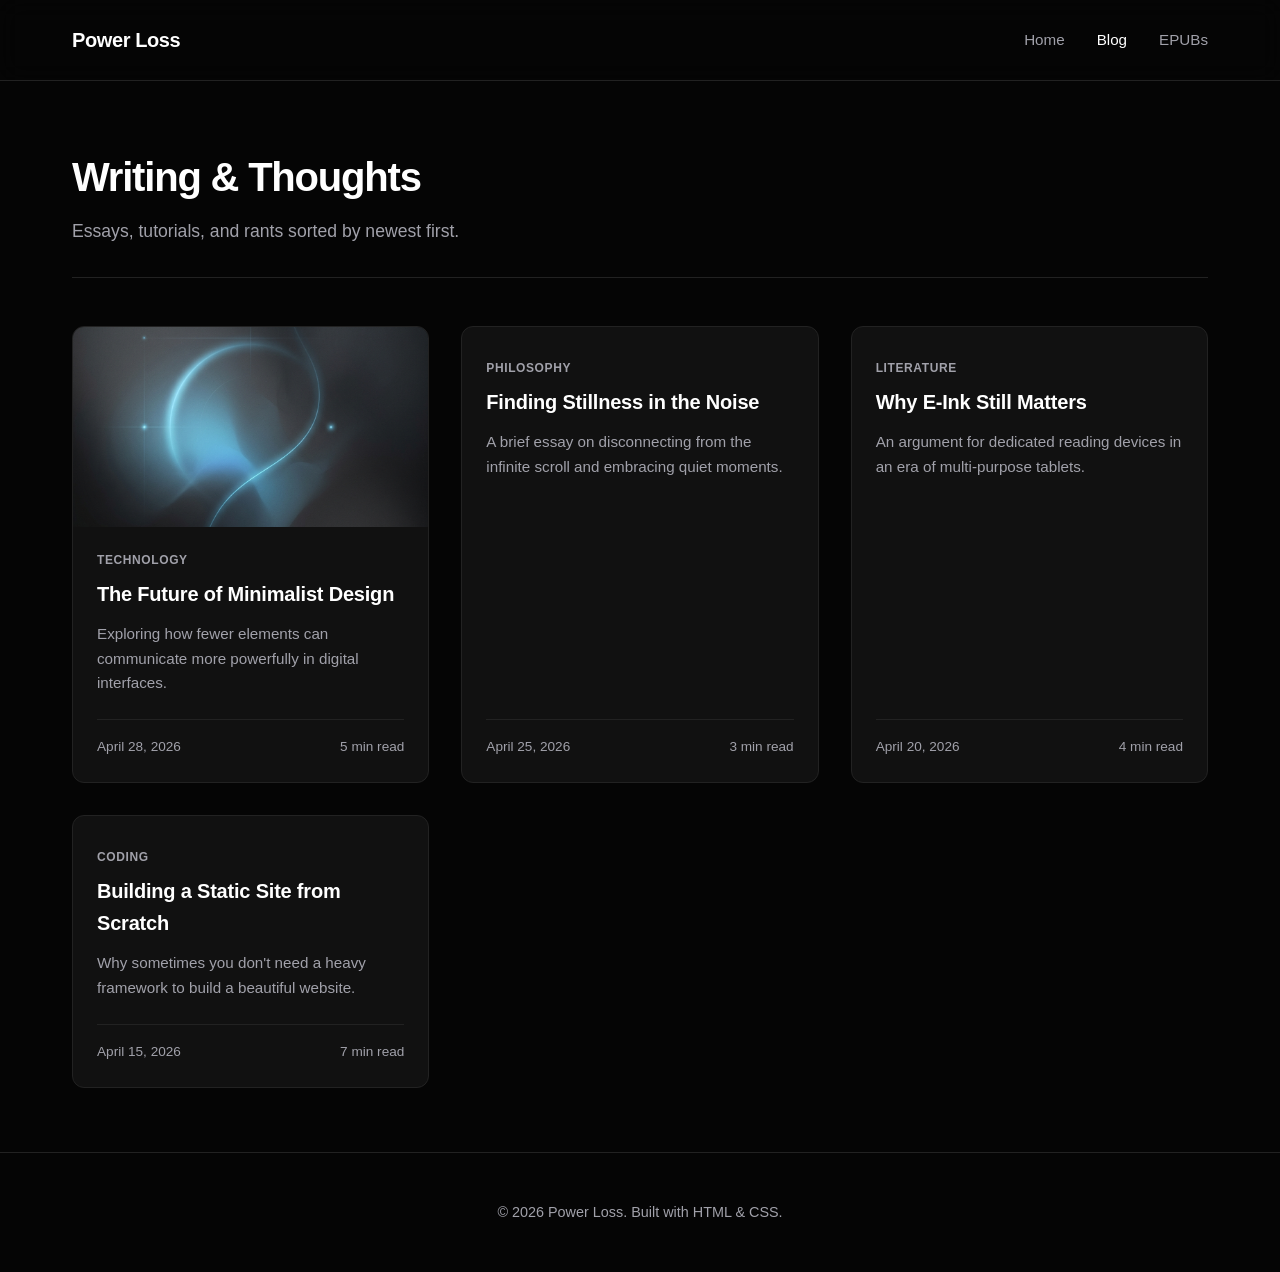
==== blog.html @ ed61b174 "Initial commit: Added simple blog site" ====
<!DOCTYPE html>
<html lang="en">
<head>
    <meta charset="UTF-8">
    <meta name="viewport" content="width=device-width, initial-scale=1.0">
    <title>Blog | Power Loss</title>
    <meta name="description" content="All articles and essays.">
    <!-- Security Headers -->
    <meta http-equiv="Content-Security-Policy" content="default-src 'self'; img-src 'self' data:; style-src 'self' 'unsafe-inline' https://fonts.googleapis.com; font-src 'self' https://fonts.gstatic.com;">
    <meta http-equiv="X-Content-Type-Options" content="nosniff">
    <meta name="referrer" content="no-referrer-when-downgrade">
    <link rel="stylesheet" href="assets/css/style.css">
</head>
<body>
    <header>
        <nav>
            <a href="index.html" class="logo">Power Loss</a>
            <div class="nav-links">
                <a href="index.html">Home</a>
                <a href="blog.html" class="active">Blog</a>
                <a href="epubs.html">EPUBs</a>
            </div>
        </nav>
    </header>

    <main>
        <div class="page-header">
            <h1>Writing & Thoughts</h1>
            <p>Essays, tutorials, and rants sorted by newest first.</p>
        </div>

        <div class="grid">
            <!-- Post Card 1 -->
            <article class="card">
                <a href="#" class="card-img-wrapper">
                    <img src="assets/img/blog-thumb.png" alt="Abstract gradient thumbnail">
                </a>
                <div class="card-content">
                    <span class="card-tag">Technology</span>
                    <a href="#"><h3>The Future of Minimalist Design</h3></a>
                    <p>Exploring how fewer elements can communicate more powerfully in digital interfaces.</p>
                    <div class="card-footer">
                        <span>April 28, 2026</span>
                        <span>5 min read</span>
                    </div>
                </div>
            </article>

            <!-- Post Card 2 -->
            <article class="card">
                <div class="card-content" style="padding-top: 2rem;">
                    <span class="card-tag">Philosophy</span>
                    <a href="#"><h3>Finding Stillness in the Noise</h3></a>
                    <p>A brief essay on disconnecting from the infinite scroll and embracing quiet moments.</p>
                    <div class="card-footer" style="margin-top:auto;">
                        <span>April 25, 2026</span>
                        <span>3 min read</span>
                    </div>
                </div>
            </article>
            
            <!-- Post Card 3 -->
            <article class="card">
                <div class="card-content" style="padding-top: 2rem;">
                    <span class="card-tag">Literature</span>
                    <a href="#"><h3>Why E-Ink Still Matters</h3></a>
                    <p>An argument for dedicated reading devices in an era of multi-purpose tablets.</p>
                    <div class="card-footer" style="margin-top:auto;">
                        <span>April 20, 2026</span>
                        <span>4 min read</span>
                    </div>
                </div>
            </article>

            <!-- Post Card 4 -->
            <article class="card">
                <div class="card-content" style="padding-top: 2rem;">
                    <span class="card-tag">Coding</span>
                    <a href="#"><h3>Building a Static Site from Scratch</h3></a>
                    <p>Why sometimes you don't need a heavy framework to build a beautiful website.</p>
                    <div class="card-footer" style="margin-top:auto;">
                        <span>April 15, 2026</span>
                        <span>7 min read</span>
                    </div>
                </div>
            </article>
        </div>
    </main>

    <footer>
        <p>&copy; 2026 Power Loss. Built with HTML & CSS.</p>
    </footer>

    <script src="assets/js/main.js"></script>
</body>
</html>
---- assets/css/style.css ----
@import url('https://fonts.googleapis.com/css2?family=Inter:wght@300;400;500;600;700&display=swap');

:root {
  --bg-color: #050505;
  --surface-color: #111111;
  --surface-hover: #1a1a1a;
  --border-color: #222222;
  --text-primary: #ffffff;
  --text-secondary: #a1a1aa;
  --accent-color: #3b82f6;
  --accent-hover: #60a5fa;
  --transition: all 0.3s ease;
}

* {
  box-sizing: border-box;
  margin: 0;
  padding: 0;
}

body {
  font-family: 'Inter', sans-serif;
  background-color: var(--bg-color);
  color: var(--text-primary);
  line-height: 1.6;
  -webkit-font-smoothing: antialiased;
  min-height: 100vh;
  display: flex;
  flex-direction: column;
}

a {
  color: var(--text-primary);
  text-decoration: none;
  transition: var(--transition);
}

a:hover {
  color: var(--text-secondary);
}

/* Header & Navigation */
header {
  border-bottom: 1px solid var(--border-color);
  background-color: rgba(5, 5, 5, 0.8);
  backdrop-filter: blur(12px);
  position: sticky;
  top: 0;
  z-index: 100;
}

nav {
  max-width: 1200px;
  margin: 0 auto;
  padding: 1.5rem 2rem;
  display: flex;
  justify-content: space-between;
  align-items: center;
}

.logo {
  font-weight: 700;
  font-size: 1.25rem;
  letter-spacing: -0.02em;
}

.nav-links {
  display: flex;
  gap: 2rem;
}

.nav-links a {
  font-size: 0.95rem;
  font-weight: 500;
  color: var(--text-secondary);
}

.nav-links a:hover,
.nav-links a.active {
  color: var(--text-primary);
}

/* Main Content Layout */
main {
  flex: 1;
  max-width: 1200px;
  margin: 0 auto;
  padding: 4rem 2rem;
  width: 100%;
}

/* Hero Section */
.hero {
  text-align: center;
  padding: 6rem 0;
  max-width: 800px;
  margin: 0 auto;
}

.hero h1 {
  font-size: 3.5rem;
  font-weight: 700;
  letter-spacing: -0.04em;
  margin-bottom: 1.5rem;
  line-height: 1.1;
  background: linear-gradient(to right, #fff, #a1a1aa);
  -webkit-background-clip: text;
  -webkit-text-fill-color: transparent;
}

.hero p {
  font-size: 1.25rem;
  color: var(--text-secondary);
  margin-bottom: 2.5rem;
}

.btn {
  display: inline-block;
  padding: 0.75rem 1.5rem;
  border-radius: 8px;
  font-weight: 500;
  font-size: 0.95rem;
  cursor: pointer;
  transition: var(--transition);
}

.btn-primary {
  background-color: var(--text-primary);
  color: var(--bg-color);
  border: 1px solid var(--text-primary);
}

.btn-primary:hover {
  background-color: transparent;
  color: var(--text-primary);
}

.btn-secondary {
  background-color: transparent;
  color: var(--text-primary);
  border: 1px solid var(--border-color);
  margin-left: 1rem;
}

.btn-secondary:hover {
  border-color: var(--text-secondary);
}

/* Grid Layouts for Cards */
.grid {
  display: grid;
  grid-template-columns: repeat(auto-fill, minmax(320px, 1fr));
  gap: 2rem;
  margin-top: 3rem;
}

/* Cards (Blog & Books) */
.card {
  background-color: var(--surface-color);
  border: 1px solid var(--border-color);
  border-radius: 12px;
  overflow: hidden;
  transition: var(--transition);
  display: flex;
  flex-direction: column;
}

.card:hover {
  transform: translateY(-4px);
  border-color: #333;
  box-shadow: 0 10px 40px rgba(0,0,0,0.4);
}

.card-img-wrapper {
  position: relative;
  width: 100%;
  height: 200px;
  overflow: hidden;
}

.card-img-wrapper.book-cover {
  height: 400px;
}

.card img {
  width: 100%;
  height: 100%;
  object-fit: cover;
  transition: transform 0.5s ease;
}

.card:hover img {
  transform: scale(1.05);
}

.card-content {
  padding: 1.5rem;
  flex: 1;
  display: flex;
  flex-direction: column;
}

.card-tag {
  font-size: 0.75rem;
  text-transform: uppercase;
  letter-spacing: 0.05em;
  color: var(--text-secondary);
  margin-bottom: 0.5rem;
  font-weight: 600;
}

.card h3 {
  font-size: 1.25rem;
  font-weight: 600;
  margin-bottom: 0.75rem;
  letter-spacing: -0.01em;
}

.card p {
  color: var(--text-secondary);
  font-size: 0.95rem;
  margin-bottom: 1.5rem;
  flex: 1;
}

.card-footer {
  display: flex;
  justify-content: space-between;
  align-items: center;
  border-top: 1px solid var(--border-color);
  padding-top: 1rem;
  font-size: 0.85rem;
  color: var(--text-secondary);
}

/* Downloads specifically */
.download-btn {
  background-color: #1a1a1a;
  color: #fff;
  border: 1px solid #333;
  padding: 0.5rem 1rem;
  border-radius: 6px;
  font-size: 0.85rem;
  display: inline-flex;
  align-items: center;
  gap: 0.5rem;
}

.download-btn:hover {
  background-color: #fff;
  color: #000;
}

/* Page Headers */
.page-header {
  margin-bottom: 3rem;
  border-bottom: 1px solid var(--border-color);
  padding-bottom: 2rem;
}

.page-header h1 {
  font-size: 2.5rem;
  font-weight: 700;
  letter-spacing: -0.03em;
  margin-bottom: 0.5rem;
}

.page-header p {
  color: var(--text-secondary);
  font-size: 1.1rem;
}

/* Footer */
footer {
  border-top: 1px solid var(--border-color);
  padding: 3rem 2rem;
  text-align: center;
  color: var(--text-secondary);
  font-size: 0.9rem;
  margin-top: auto;
}

/* Responsive */
@media (max-width: 768px) {
  .hero h1 { font-size: 2.5rem; }
  .nav-links { display: none; } /* Simple hiding for mobile for now, or build hamburger */
}
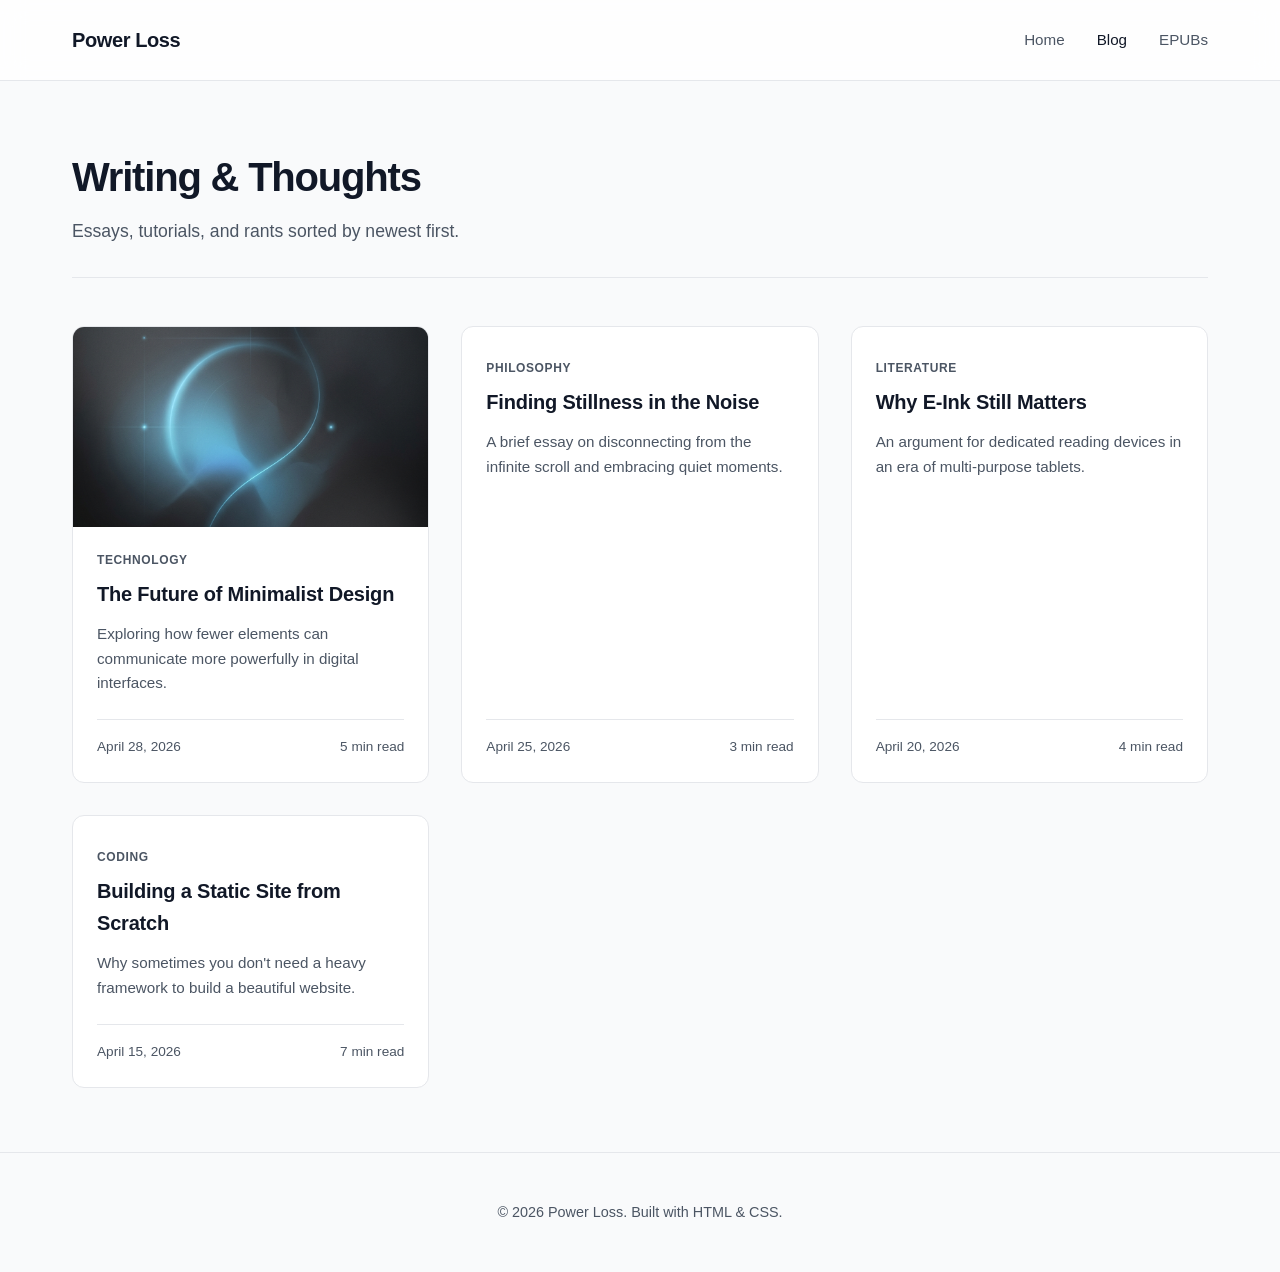
==== commit 358929d0: "Added a new blog post" ====
--- a/blog.html
+++ b/blog.html
@@ -32,12 +32,12 @@
         <div class="grid">
             <!-- Post Card 1 -->
             <article class="card">
-                <a href="#" class="card-img-wrapper">
+                <a href="post.html" class="card-img-wrapper">
                     <img src="assets/img/blog-thumb.png" alt="Abstract gradient thumbnail">
                 </a>
                 <div class="card-content">
                     <span class="card-tag">Technology</span>
-                    <a href="#"><h3>The Future of Minimalist Design</h3></a>
+                    <a href="post.html"><h3>The Future of Minimalist Design</h3></a>
                     <p>Exploring how fewer elements can communicate more powerfully in digital interfaces.</p>
                     <div class="card-footer">
                         <span>April 28, 2026</span>
--- a/assets/css/style.css
+++ b/assets/css/style.css
@@ -1,14 +1,14 @@
 @import url('https://fonts.googleapis.com/css2?family=Inter:wght@300;400;500;600;700&display=swap');
 
 :root {
-  --bg-color: #050505;
-  --surface-color: #111111;
-  --surface-hover: #1a1a1a;
-  --border-color: #222222;
-  --text-primary: #ffffff;
-  --text-secondary: #a1a1aa;
+  --bg-color: #f9fafb;
+  --surface-color: #ffffff;
+  --surface-hover: #f3f4f6;
+  --border-color: #e5e7eb;
+  --text-primary: #111827;
+  --text-secondary: #4b5563;
   --accent-color: #3b82f6;
-  --accent-hover: #60a5fa;
+  --accent-hover: #2563eb;
   --transition: all 0.3s ease;
 }
 
@@ -42,7 +42,7 @@
 /* Header & Navigation */
 header {
   border-bottom: 1px solid var(--border-color);
-  background-color: rgba(5, 5, 5, 0.8);
+  background-color: rgba(255, 255, 255, 0.8);
   backdrop-filter: blur(12px);
   position: sticky;
   top: 0;
@@ -103,7 +103,7 @@
   letter-spacing: -0.04em;
   margin-bottom: 1.5rem;
   line-height: 1.1;
-  background: linear-gradient(to right, #fff, #a1a1aa);
+  background: linear-gradient(to right, #111827, #4b5563);
   -webkit-background-clip: text;
   -webkit-text-fill-color: transparent;
 }
@@ -168,7 +168,7 @@
 .card:hover {
   transform: translateY(-4px);
   border-color: #333;
-  box-shadow: 0 10px 40px rgba(0,0,0,0.4);
+  box-shadow: 0 10px 40px rgba(0,0,0,0.08);
 }
 
 .card-img-wrapper {
@@ -235,9 +235,9 @@
 
 /* Downloads specifically */
 .download-btn {
-  background-color: #1a1a1a;
-  color: #fff;
-  border: 1px solid #333;
+  background-color: #f3f4f6;
+  color: #111827;
+  border: 1px solid #d1d5db;
   padding: 0.5rem 1rem;
   border-radius: 6px;
   font-size: 0.85rem;
@@ -247,8 +247,8 @@
 }
 
 .download-btn:hover {
-  background-color: #fff;
-  color: #000;
+  background-color: #111827;
+  color: #ffffff;
 }
 
 /* Page Headers */
@@ -285,3 +285,20 @@
   .hero h1 { font-size: 2.5rem; }
   .nav-links { display: none; } /* Simple hiding for mobile for now, or build hamburger */
 }
+
+/* Post Content Styling */
+.post-content {
+  max-width: 800px;
+  margin: 0 auto;
+  font-size: 1.1rem;
+  line-height: 1.8;
+}
+.post-content h2 {
+  font-size: 2rem;
+  margin: 3rem 0 1rem;
+  color: var(--text-primary);
+}
+.post-content p {
+  margin-bottom: 1.5rem;
+  color: var(--text-secondary);
+}
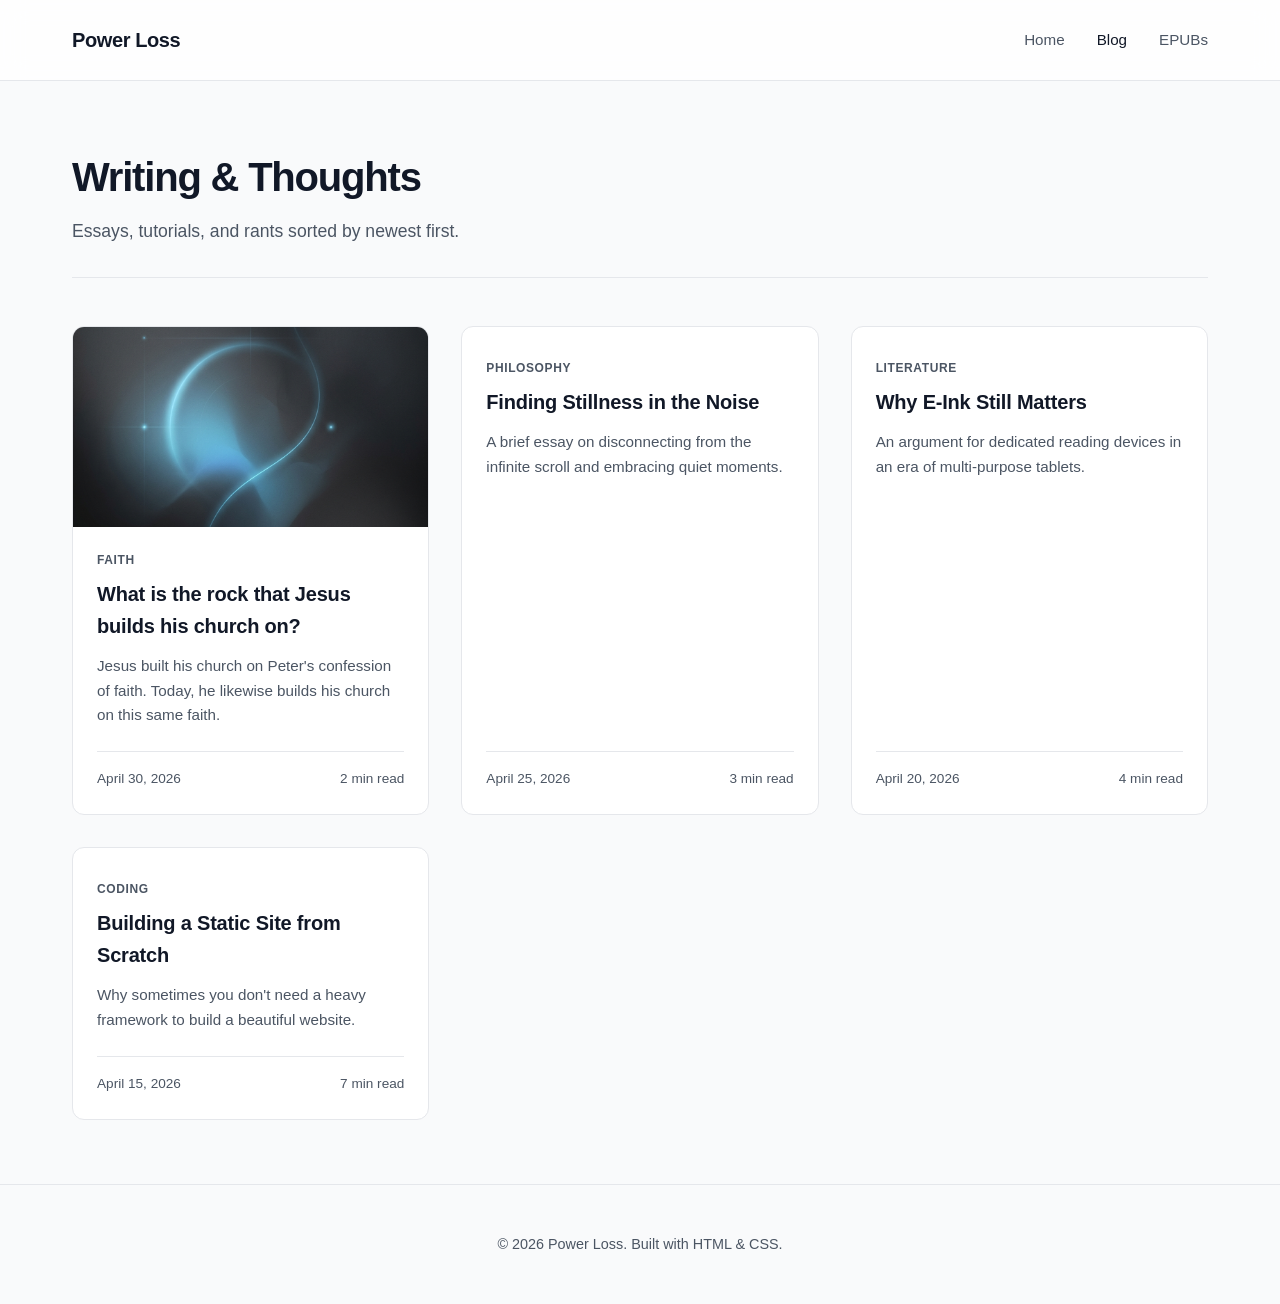
==== commit 56431549: "Added a new blog post: What is the rock that Jesus builds his church on?" ====
--- a/blog.html
+++ b/blog.html
@@ -36,12 +36,12 @@
                     <img src="assets/img/blog-thumb.png" alt="Abstract gradient thumbnail">
                 </a>
                 <div class="card-content">
-                    <span class="card-tag">Technology</span>
-                    <a href="post.html"><h3>The Future of Minimalist Design</h3></a>
-                    <p>Exploring how fewer elements can communicate more powerfully in digital interfaces.</p>
+                    <span class="card-tag">Faith</span>
+                    <a href="post.html"><h3>What is the rock that Jesus builds his church on?</h3></a>
+                    <p>Jesus built his church on Peter's confession of faith. Today, he likewise builds his church on this same faith.</p>
                     <div class="card-footer">
-                        <span>April 28, 2026</span>
-                        <span>5 min read</span>
+                        <span>April 30, 2026</span>
+                        <span>2 min read</span>
                     </div>
                 </div>
             </article>
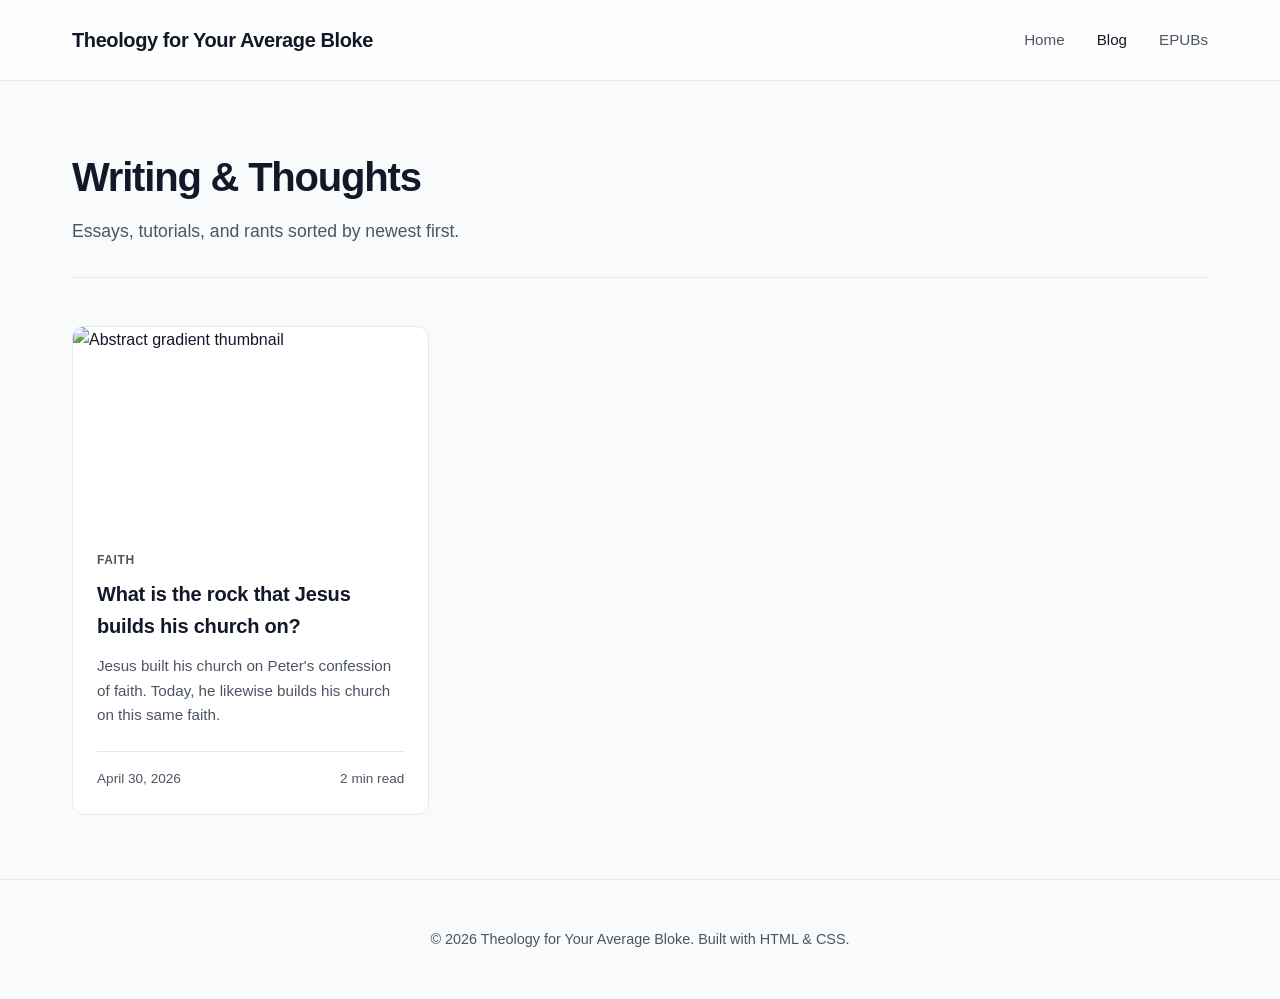
==== commit bea3e885: "Added a new blog post" ====
--- a/blog.html
+++ b/blog.html
@@ -3,7 +3,7 @@
 <head>
     <meta charset="UTF-8">
     <meta name="viewport" content="width=device-width, initial-scale=1.0">
-    <title>Blog | Power Loss</title>
+    <title>Blog | Theology for Your Average Bloke</title>
     <meta name="description" content="All articles and essays.">
     <!-- Security Headers -->
     <meta http-equiv="Content-Security-Policy" content="default-src 'self'; img-src 'self' data:; style-src 'self' 'unsafe-inline' https://fonts.googleapis.com; font-src 'self' https://fonts.gstatic.com;">
@@ -14,7 +14,7 @@
 <body>
     <header>
         <nav>
-            <a href="index.html" class="logo">Power Loss</a>
+            <a href="index.html" class="logo">Theology for Your Average Bloke</a>
             <div class="nav-links">
                 <a href="index.html">Home</a>
                 <a href="blog.html" class="active">Blog</a>
@@ -33,7 +33,7 @@
             <!-- Post Card 1 -->
             <article class="card">
                 <a href="post.html" class="card-img-wrapper">
-                    <img src="assets/img/blog-thumb.png" alt="Abstract gradient thumbnail">
+                    <img src="assets/img/gemini-featured.png" alt="Abstract gradient thumbnail">
                 </a>
                 <div class="card-content">
                     <span class="card-tag">Faith</span>
@@ -46,49 +46,12 @@
                 </div>
             </article>
 
-            <!-- Post Card 2 -->
-            <article class="card">
-                <div class="card-content" style="padding-top: 2rem;">
-                    <span class="card-tag">Philosophy</span>
-                    <a href="#"><h3>Finding Stillness in the Noise</h3></a>
-                    <p>A brief essay on disconnecting from the infinite scroll and embracing quiet moments.</p>
-                    <div class="card-footer" style="margin-top:auto;">
-                        <span>April 25, 2026</span>
-                        <span>3 min read</span>
-                    </div>
-                </div>
-            </article>
-            
-            <!-- Post Card 3 -->
-            <article class="card">
-                <div class="card-content" style="padding-top: 2rem;">
-                    <span class="card-tag">Literature</span>
-                    <a href="#"><h3>Why E-Ink Still Matters</h3></a>
-                    <p>An argument for dedicated reading devices in an era of multi-purpose tablets.</p>
-                    <div class="card-footer" style="margin-top:auto;">
-                        <span>April 20, 2026</span>
-                        <span>4 min read</span>
-                    </div>
-                </div>
-            </article>
 
-            <!-- Post Card 4 -->
-            <article class="card">
-                <div class="card-content" style="padding-top: 2rem;">
-                    <span class="card-tag">Coding</span>
-                    <a href="#"><h3>Building a Static Site from Scratch</h3></a>
-                    <p>Why sometimes you don't need a heavy framework to build a beautiful website.</p>
-                    <div class="card-footer" style="margin-top:auto;">
-                        <span>April 15, 2026</span>
-                        <span>7 min read</span>
-                    </div>
-                </div>
-            </article>
         </div>
     </main>
 
     <footer>
-        <p>&copy; 2026 Power Loss. Built with HTML & CSS.</p>
+        <p>&copy; 2026 Theology for Your Average Bloke. Built with HTML & CSS.</p>
     </footer>
 
     <script src="assets/js/main.js"></script>
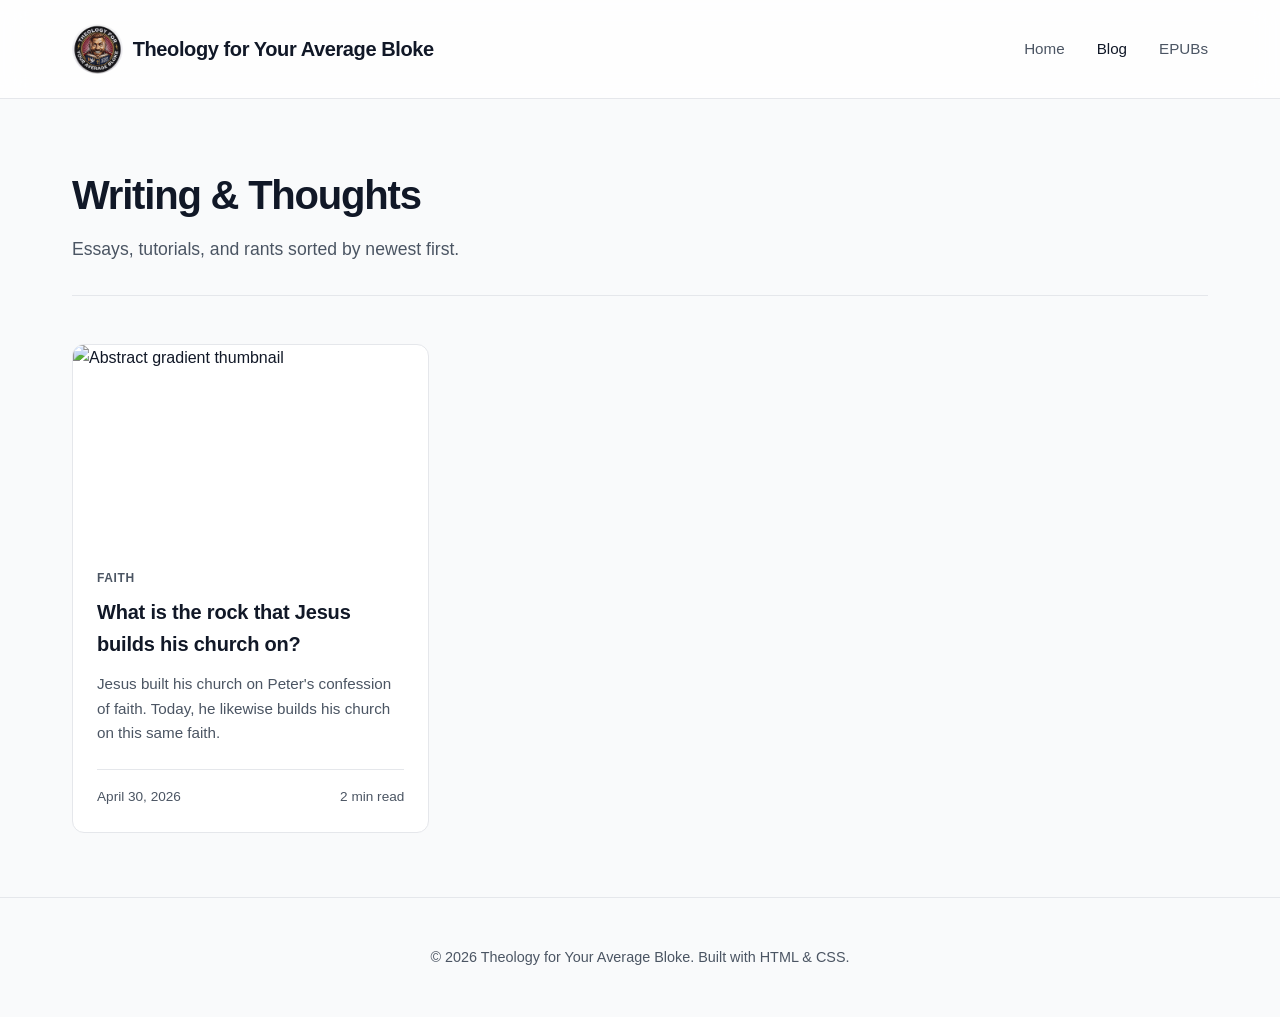
==== commit 9d3d0217: "Site update" ====
--- a/blog.html
+++ b/blog.html
@@ -14,7 +14,10 @@
 <body>
     <header>
         <nav>
-            <a href="index.html" class="logo">Theology for Your Average Bloke</a>
+            <a href="index.html" class="logo" style="display: flex; align-items: center; gap: 10px;">
+                <img src="assets/img/logo.jpg" alt="Logo" style="height: 50px; border-radius: 50%;">
+                <span>Theology for Your Average Bloke</span>
+            </a>
             <div class="nav-links">
                 <a href="index.html">Home</a>
                 <a href="blog.html" class="active">Blog</a>
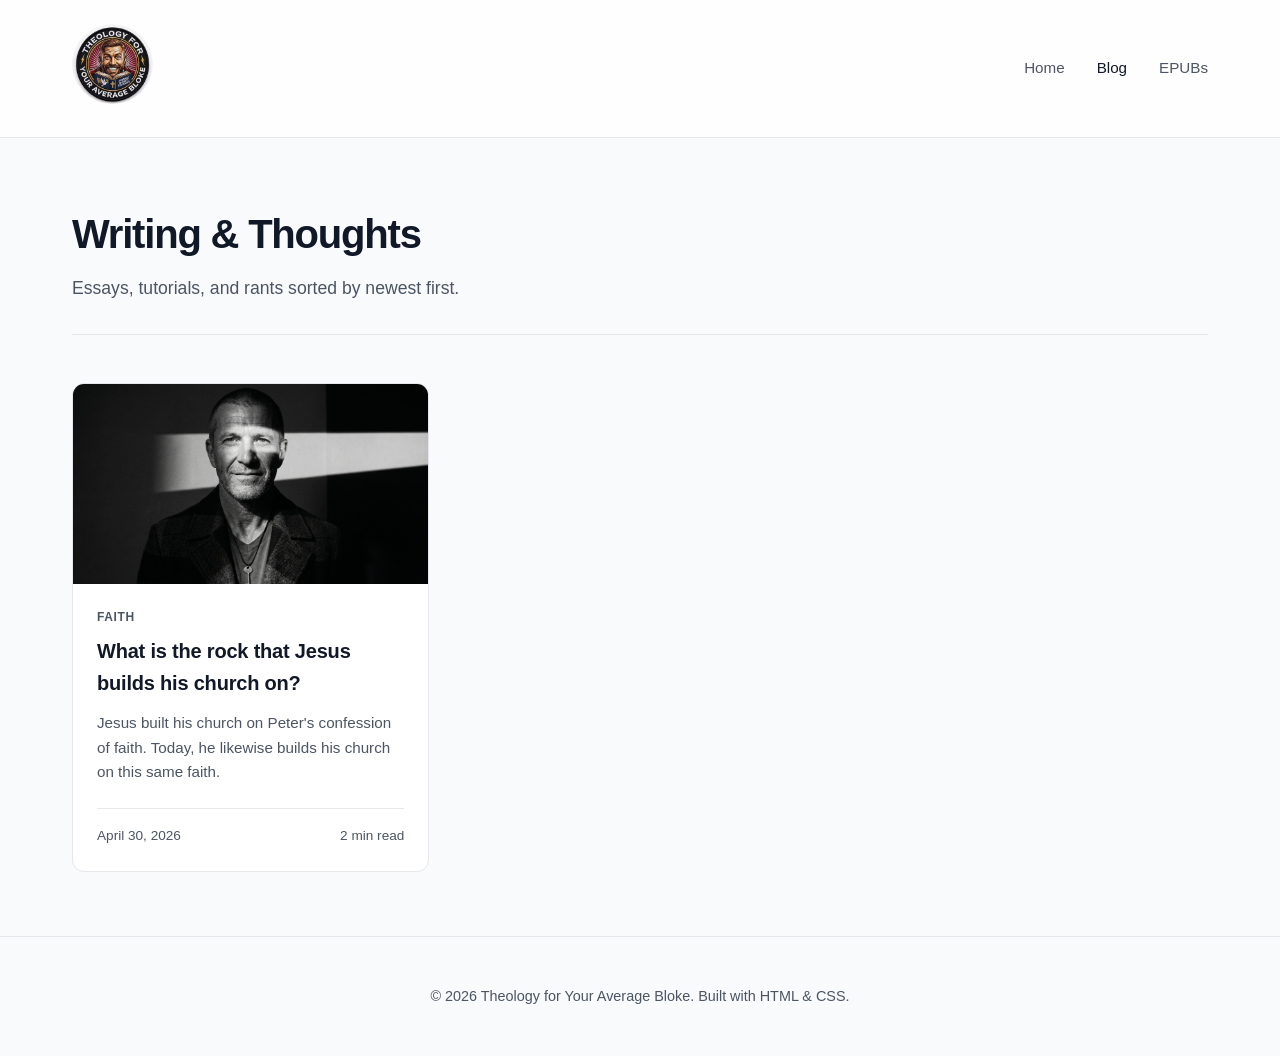
==== commit 419e6f39: "Site update" ====
--- a/blog.html
+++ b/blog.html
@@ -14,9 +14,8 @@
 <body>
     <header>
         <nav>
-            <a href="index.html" class="logo" style="display: flex; align-items: center; gap: 10px;">
-                <img src="assets/img/logo.jpg" alt="Logo" style="height: 50px; border-radius: 50%;">
-                <span>Theology for Your Average Bloke</span>
+            <a href="index.html" class="logo">
+                <img src="assets/img/logo.jpg" alt="Theology for Your Average Bloke" style="height: 80px; border-radius: 50%;">
             </a>
             <div class="nav-links">
                 <a href="index.html">Home</a>
@@ -36,7 +35,7 @@
             <!-- Post Card 1 -->
             <article class="card">
                 <a href="post.html" class="card-img-wrapper">
-                    <img src="assets/img/gemini-featured.png" alt="Abstract gradient thumbnail">
+                    <img src="assets/img/post-featured.jpg" alt="Abstract gradient thumbnail">
                 </a>
                 <div class="card-content">
                     <span class="card-tag">Faith</span>
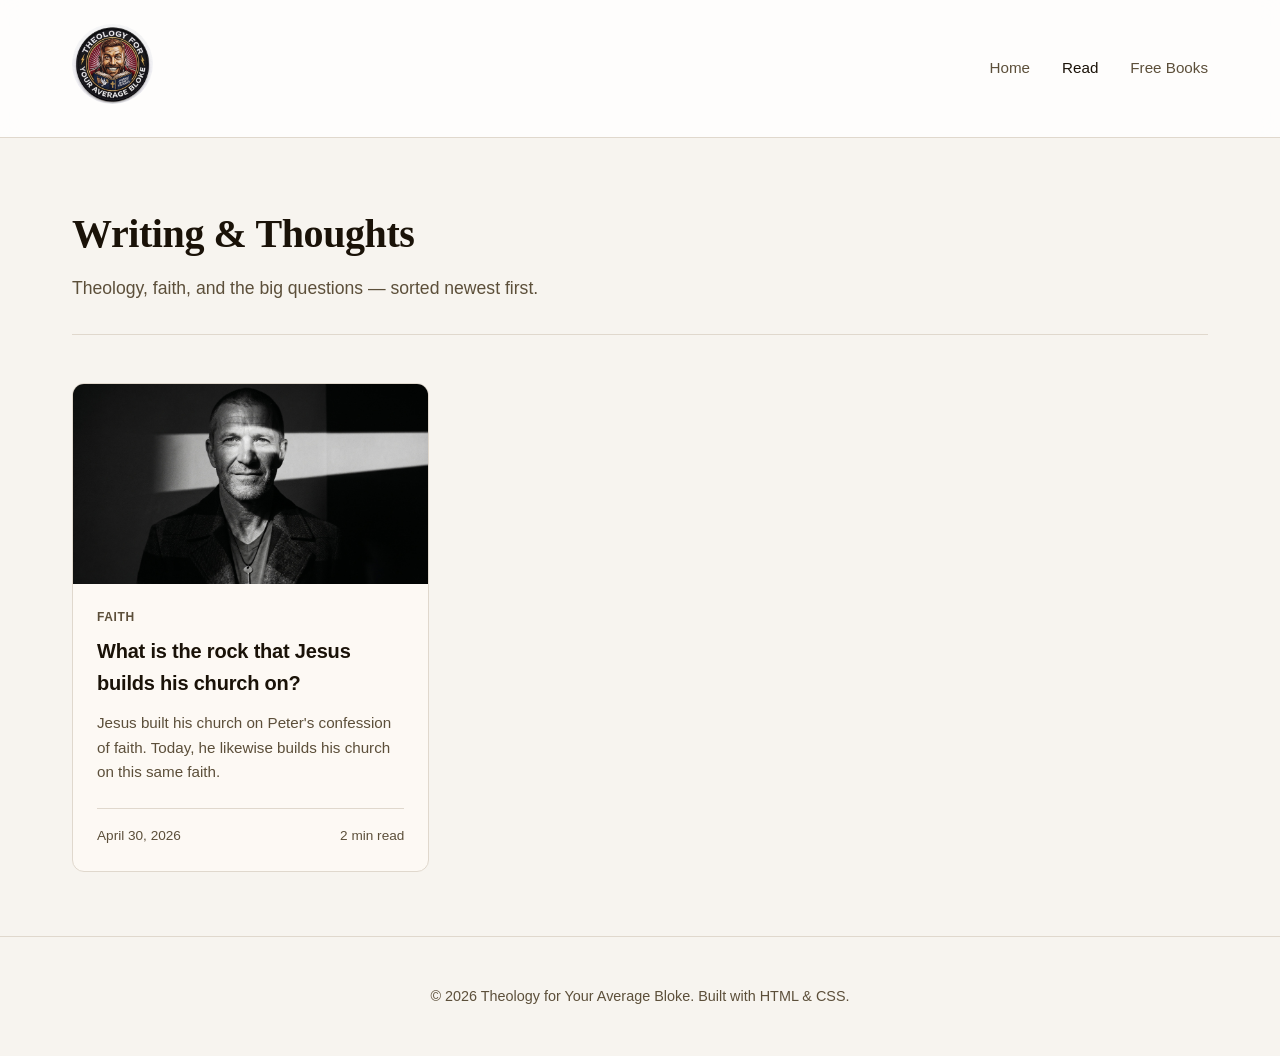
==== commit 88ab2a43: "Site update" ====
--- a/blog.html
+++ b/blog.html
@@ -19,8 +19,8 @@
             </a>
             <div class="nav-links">
                 <a href="index.html">Home</a>
-                <a href="blog.html" class="active">Blog</a>
-                <a href="epubs.html">EPUBs</a>
+                <a href="blog.html" class="active">Read</a>
+                <a href="epubs.html">Free Books</a>
             </div>
         </nav>
     </header>
@@ -28,7 +28,7 @@
     <main>
         <div class="page-header">
             <h1>Writing & Thoughts</h1>
-            <p>Essays, tutorials, and rants sorted by newest first.</p>
+            <p>Theology, faith, and the big questions — sorted newest first.</p>
         </div>
 
         <div class="grid">
--- a/assets/css/style.css
+++ b/assets/css/style.css
@@ -1,14 +1,14 @@
-@import url('https://fonts.googleapis.com/css2?family=Inter:wght@300;400;500;600;700&display=swap');
+@import url('https://fonts.googleapis.com/css2?family=Inter:wght@300;400;500;600;700&family=Playfair+Display:wght@600;700&display=swap');
 
 :root {
-  --bg-color: #f9fafb;
-  --surface-color: #ffffff;
-  --surface-hover: #f3f4f6;
-  --border-color: #e5e7eb;
-  --text-primary: #111827;
-  --text-secondary: #4b5563;
-  --accent-color: #3b82f6;
-  --accent-hover: #2563eb;
+  --bg-color: #f7f4ef;
+  --surface-color: #fdf9f4;
+  --surface-hover: #f0ebe3;
+  --border-color: #e0d8cd;
+  --text-primary: #1a1208;
+  --text-secondary: #5c4f3a;
+  --accent-color: #c2692a;
+  --accent-hover: #a8571f;
   --transition: all 0.3s ease;
 }
 
@@ -80,6 +80,24 @@
   color: var(--text-primary);
 }
 
+/* Home-specific Transparent Header */
+.home-header {
+  position: absolute;
+  width: 100%;
+  background-color: transparent;
+  backdrop-filter: none;
+  border-bottom: none;
+}
+
+.home-header .nav-links a {
+  color: rgba(255, 255, 255, 0.85);
+}
+
+.home-header .nav-links a:hover,
+.home-header .nav-links a.active {
+  color: #ffffff;
+}
+
 /* Main Content Layout */
 main {
   flex: 1;
@@ -89,29 +107,113 @@
   width: 100%;
 }
 
-/* Hero Section */
+/* Hero Section — Full Bleed */
 .hero {
+  position: relative;
+  width: 100%;
+  min-height: 100vh;
+  display: flex;
+  align-items: center;
+  justify-content: center;
   text-align: center;
-  padding: 6rem 0;
-  max-width: 800px;
-  margin: 0 auto;
+  overflow: hidden;
+  padding: 0;
+  margin: 0;
+}
+
+.hero-bg {
+  position: absolute;
+  inset: 0;
+  background-image: url('../img/hero.jpg');
+  background-size: cover;
+  background-position: center 40%;
+  animation: heroReveal 3.5s cubic-bezier(0.25, 0.46, 0.45, 0.94) forwards;
+  opacity: 0;
+  transform: scale(1.06);
+}
+
+@keyframes heroReveal {
+  0%   { opacity: 0; transform: scale(1.06); }
+  100% { opacity: 1; transform: scale(1); }
+}
+
+.hero-overlay {
+  position: absolute;
+  inset: 0;
+  background: linear-gradient(
+    to bottom,
+    rgba(5, 3, 1, 0.30) 0%,
+    rgba(5, 3, 1, 0.52) 50%,
+    rgba(5, 3, 1, 0.82) 100%
+  );
+  z-index: 1;
+}
+
+.hero-content {
+  position: relative;
+  z-index: 2;
+  max-width: 780px;
+  padding: 2rem 2rem 5rem;
 }
 
 .hero h1 {
-  font-size: 3.5rem;
+  font-family: 'Playfair Display', Georgia, serif;
+  font-size: clamp(2.2rem, 5vw, 3.8rem);
   font-weight: 700;
-  letter-spacing: -0.04em;
+  letter-spacing: -0.01em;
   margin-bottom: 1.5rem;
-  line-height: 1.1;
-  background: linear-gradient(to right, #111827, #4b5563);
-  -webkit-background-clip: text;
-  -webkit-text-fill-color: transparent;
+  line-height: 1.15;
+  background: none;
+  -webkit-background-clip: unset;
+  -webkit-text-fill-color: #ffffff;
+  color: #ffffff;
+  text-shadow: 0 2px 24px rgba(0, 0, 0, 0.45);
 }
 
 .hero p {
-  font-size: 1.25rem;
-  color: var(--text-secondary);
+  font-size: clamp(1rem, 2vw, 1.2rem);
+  color: rgba(255, 255, 255, 0.83);
   margin-bottom: 2.5rem;
+  line-height: 1.7;
+  text-shadow: 0 1px 10px rgba(0, 0, 0, 0.55);
+  max-width: 640px;
+  margin-left: auto;
+  margin-right: auto;
+}
+
+.hero-actions {
+  display: flex;
+  gap: 1rem;
+  justify-content: center;
+  flex-wrap: wrap;
+}
+
+/* Button overrides inside hero (dark background) */
+.hero .btn-primary {
+  background-color: var(--accent-color);
+  border-color: var(--accent-color);
+  color: #ffffff;
+  padding: 0.85rem 2rem;
+  font-size: 1rem;
+}
+
+.hero .btn-primary:hover {
+  background-color: var(--accent-hover);
+  border-color: var(--accent-hover);
+}
+
+.hero .btn-secondary {
+  background-color: transparent;
+  border-color: rgba(255, 255, 255, 0.55);
+  color: #ffffff;
+  margin-left: 0;
+  padding: 0.85rem 2rem;
+  font-size: 1rem;
+}
+
+.hero .btn-secondary:hover {
+  border-color: #ffffff;
+  background-color: rgba(255, 255, 255, 0.1);
 }
 
 .btn {
@@ -125,14 +227,15 @@
 }
 
 .btn-primary {
-  background-color: var(--text-primary);
-  color: var(--bg-color);
-  border: 1px solid var(--text-primary);
+  background-color: var(--accent-color);
+  color: #ffffff;
+  border: 1px solid var(--accent-color);
 }
 
 .btn-primary:hover {
-  background-color: transparent;
-  color: var(--text-primary);
+  background-color: var(--accent-hover);
+  border-color: var(--accent-hover);
+  color: #ffffff;
 }
 
 .btn-secondary {
@@ -259,9 +362,10 @@
 }
 
 .page-header h1 {
+  font-family: 'Playfair Display', Georgia, serif;
   font-size: 2.5rem;
   font-weight: 700;
-  letter-spacing: -0.03em;
+  letter-spacing: -0.01em;
   margin-bottom: 0.5rem;
 }
 
@@ -294,6 +398,7 @@
   line-height: 1.8;
 }
 .post-content h2 {
+  font-family: 'Playfair Display', Georgia, serif;
   font-size: 2rem;
   margin: 3rem 0 1rem;
   color: var(--text-primary);
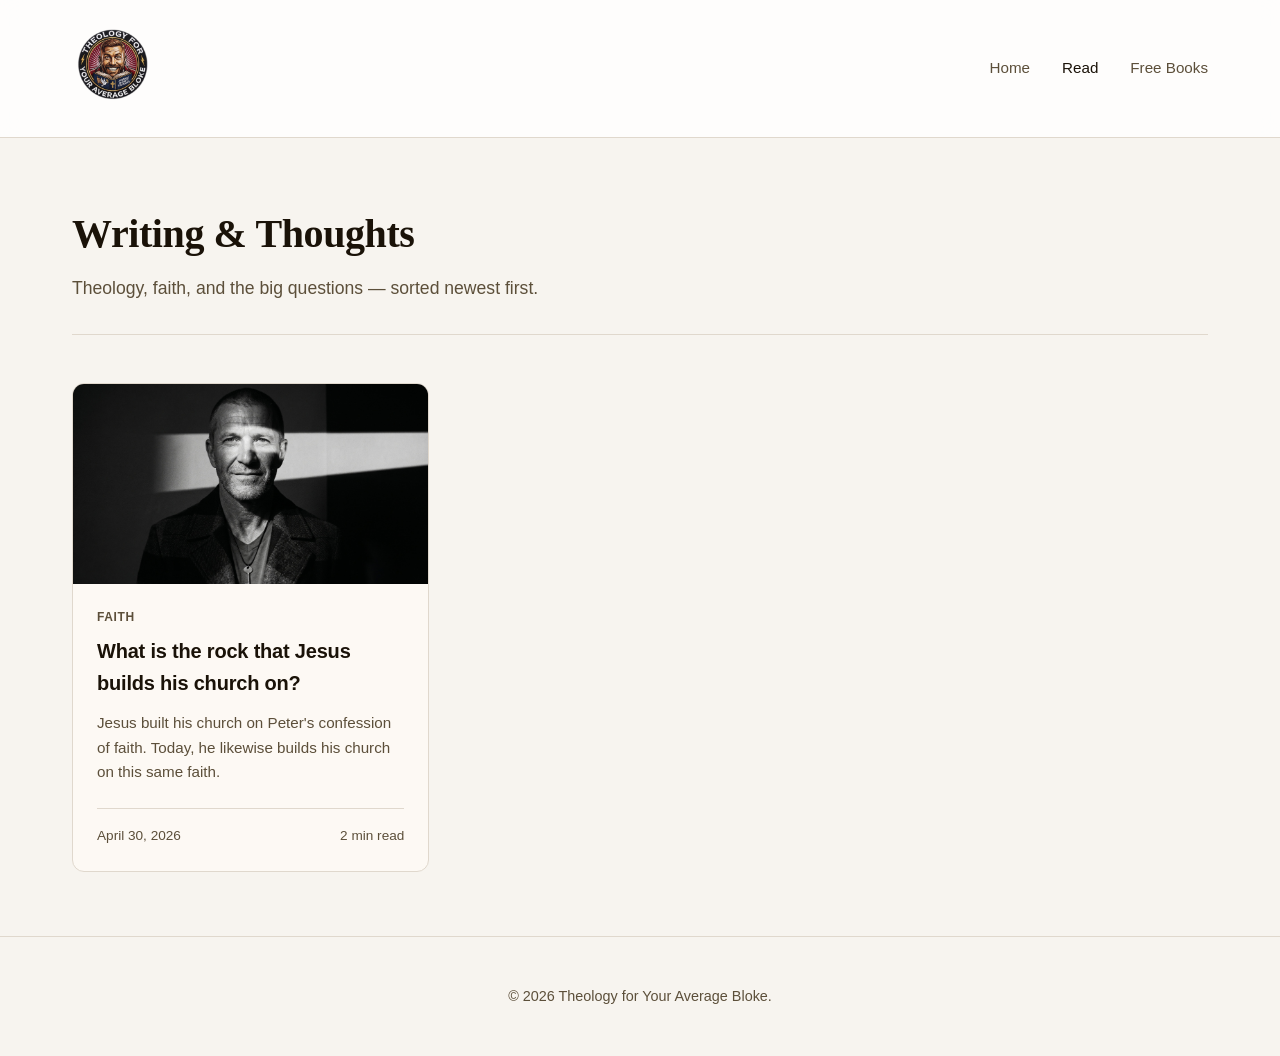
==== commit 8fd633b3: "Site update" ====
--- a/blog.html
+++ b/blog.html
@@ -10,12 +10,13 @@
     <meta http-equiv="X-Content-Type-Options" content="nosniff">
     <meta name="referrer" content="no-referrer-when-downgrade">
     <link rel="stylesheet" href="assets/css/style.css">
+    <link rel="icon" type="image/png" href="assets/img/logo_transparent.png">
 </head>
 <body>
     <header>
         <nav>
             <a href="index.html" class="logo">
-                <img src="assets/img/logo.jpg" alt="Theology for Your Average Bloke" style="height: 80px; border-radius: 50%;">
+                <img src="assets/img/logo_transparent.png" alt="Theology for Your Average Bloke" style="height: 80px;">
             </a>
             <div class="nav-links">
                 <a href="index.html">Home</a>
@@ -53,7 +54,7 @@
     </main>
 
     <footer>
-        <p>&copy; 2026 Theology for Your Average Bloke. Built with HTML & CSS.</p>
+        <p>&copy; 2026 Theology for Your Average Bloke.</p>
     </footer>
 
     <script src="assets/js/main.js"></script>
--- a/assets/css/style.css
+++ b/assets/css/style.css
@@ -124,7 +124,7 @@
 .hero-bg {
   position: absolute;
   inset: 0;
-  background-image: url('../img/hero.jpg');
+  background-image: url('../img/Man_sitting_in_Toyota_Hilux_202605021334.jpeg');
   background-size: cover;
   background-position: center 40%;
   animation: heroReveal 3.5s cubic-bezier(0.25, 0.46, 0.45, 0.94) forwards;
